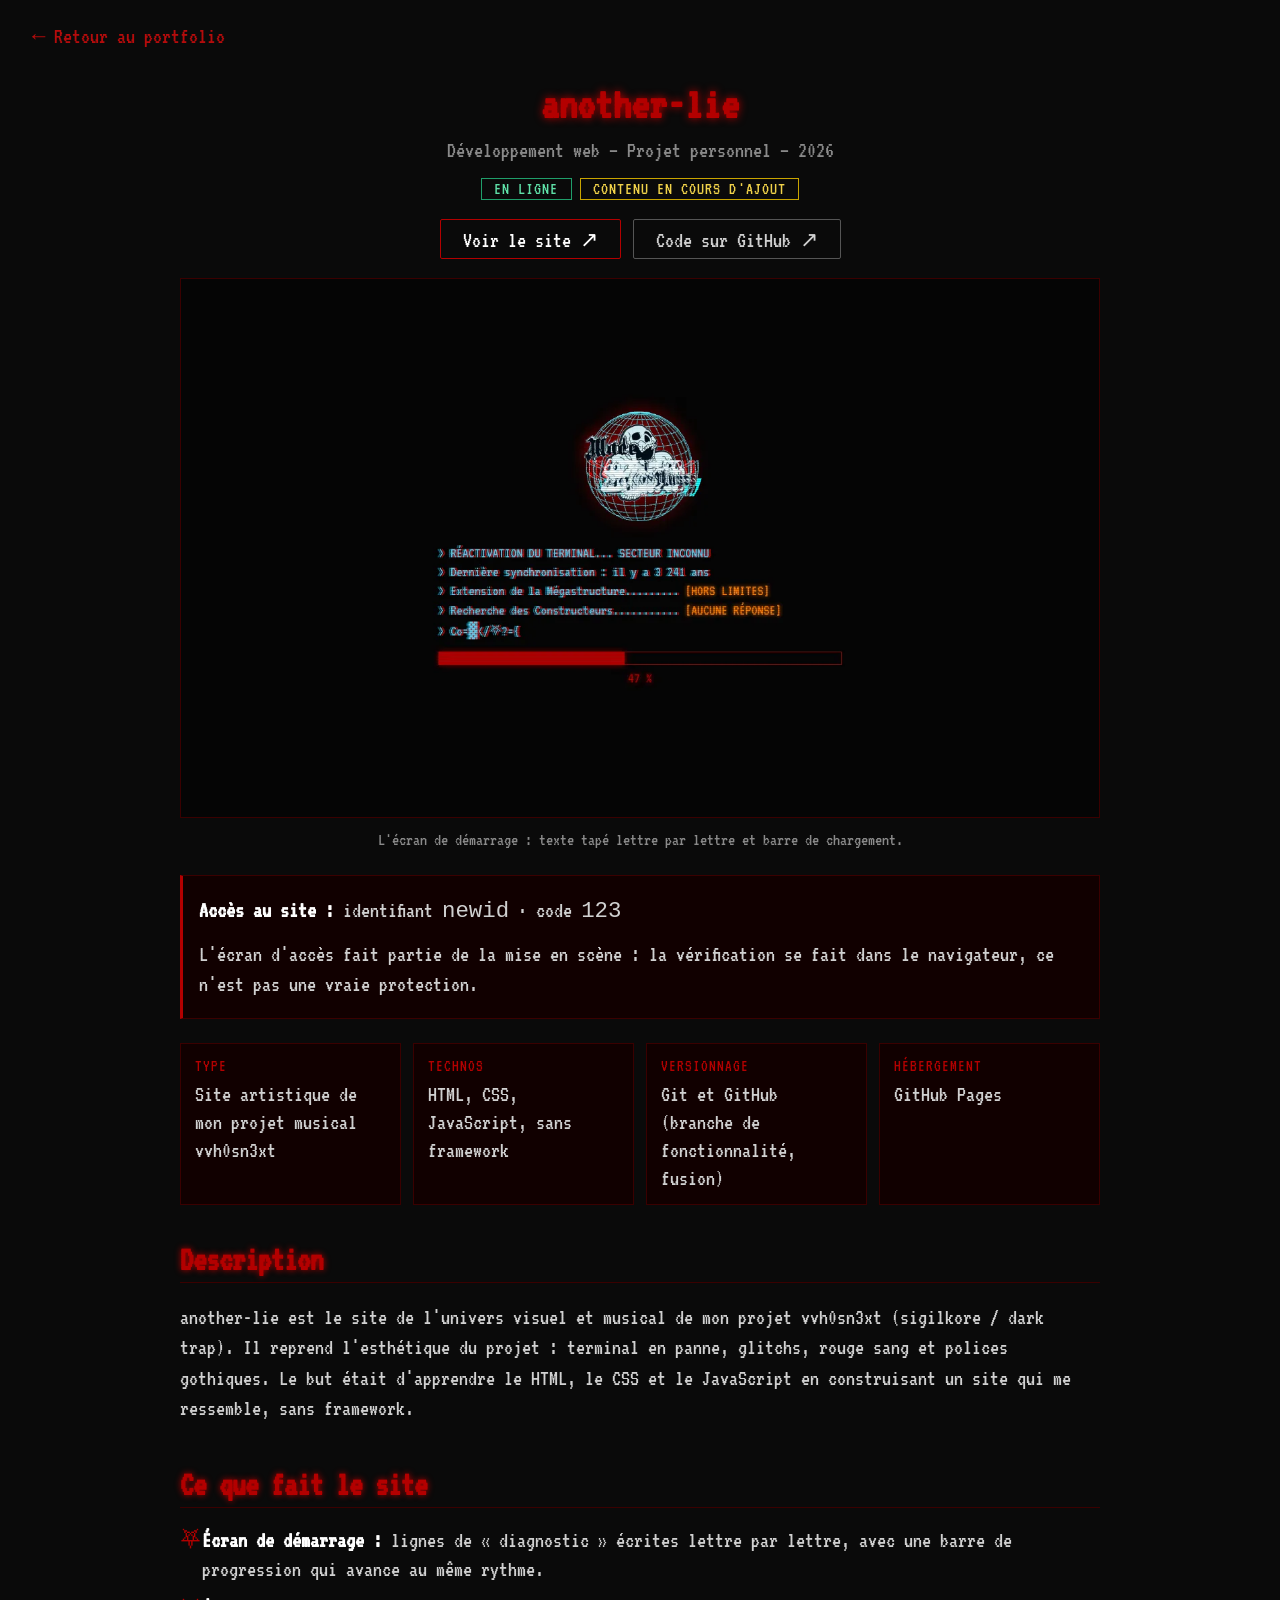
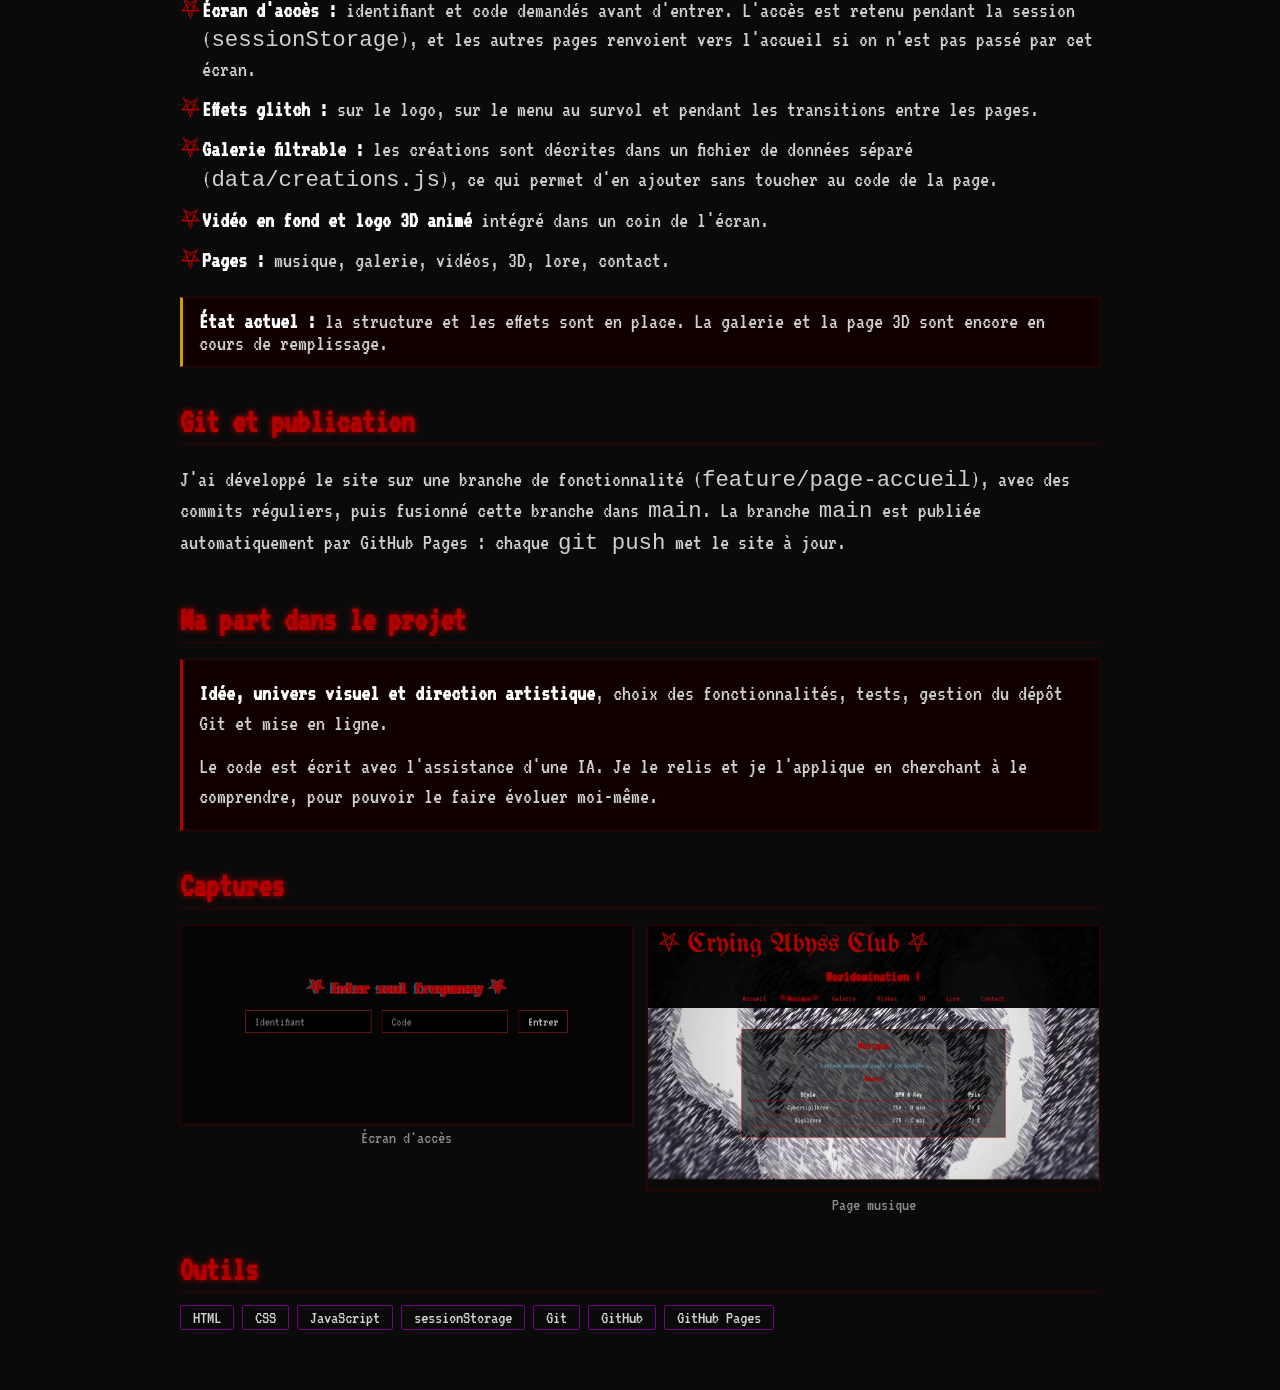
==== another-lie.html @ f3b0463a "Pages projets : STRATE-07, another-lie, MAUERSEGLER M-7, jeu Roblox" ====
<!DOCTYPE html>
<html lang="fr">
<head>
  <meta charset="UTF-8">
  <meta name="viewport" content="width=device-width, initial-scale=1.0">
  <title>another-lie — Site de l'univers vvh0sn3xt — Mel Nadaud</title>
  <meta name="description" content="another-lie : site artistique de l'univers vvh0sn3xt, en HTML, CSS et JavaScript, publié avec GitHub Pages.">
  <link rel="stylesheet" href="css/style.css">
  <link rel="stylesheet" href="css/projet.css">
</head>
<body>

  <a href="index.html#projets" class="back-link">← Retour au portfolio</a>

  <main class="project-detail">
    <h1>another-lie</h1>
    <p class="project-meta">Développement web — Projet personnel — 2026</p>
    <div class="badges"><span class="badge ligne">En ligne</span><span class="badge dev">Contenu en cours d'ajout</span></div>

    <div class="actions">
      <a class="btn" href="https://sp3tsn4zz.github.io/another-lie/" target="_blank" rel="noopener">Voir le site ↗</a>
      <a class="btn secondaire" href="https://github.com/Sp3tsn4zz/another-lie" target="_blank" rel="noopener">Code sur GitHub ↗</a>
    </div>

    <img src="img/anotherlie-demarrage.webp" alt="Écran de démarrage animé du site another-lie" class="hero-img" width="1366" height="800">
    <p class="caption">L'écran de démarrage : texte tapé lettre par lettre et barre de chargement.</p>

    <div class="encadre">
      <p><strong>Accès au site :</strong> identifiant <code>newid</code> · code <code>123</code></p>
      <p>L'écran d'accès fait partie de la mise en scène : la vérification se fait dans le navigateur, ce n'est pas une vraie protection.</p>
    </div>

    <div class="facts">
      <div><b>Type</b>Site artistique de mon projet musical vvh0sn3xt</div>
      <div><b>Technos</b>HTML, CSS, JavaScript, sans framework</div>
      <div><b>Versionnage</b>Git et GitHub (branche de fonctionnalité, fusion)</div>
      <div><b>Hébergement</b>GitHub Pages</div>
    </div>

    <h2>Description</h2>
    <p>another-lie est le site de l'univers visuel et musical de mon projet vvh0sn3xt (sigilkore / dark trap). Il reprend l'esthétique du projet : terminal en panne, glitchs, rouge sang et polices gothiques. Le but était d'apprendre le HTML, le CSS et le JavaScript en construisant un site qui me ressemble, sans framework.</p>

    <h2>Ce que fait le site</h2>
    <ul>
      <li><strong>Écran de démarrage :</strong> lignes de « diagnostic » écrites lettre par lettre, avec une barre de progression qui avance au même rythme.</li>
      <li><strong>Écran d'accès :</strong> identifiant et code demandés avant d'entrer. L'accès est retenu pendant la session (<code>sessionStorage</code>), et les autres pages renvoient vers l'accueil si on n'est pas passé par cet écran.</li>
      <li><strong>Effets glitch :</strong> sur le logo, sur le menu au survol et pendant les transitions entre les pages.</li>
      <li><strong>Galerie filtrable :</strong> les créations sont décrites dans un fichier de données séparé (<code>data/creations.js</code>), ce qui permet d'en ajouter sans toucher au code de la page.</li>
      <li><strong>Vidéo en fond et logo 3D animé</strong> intégré dans un coin de l'écran.</li>
      <li><strong>Pages :</strong> musique, galerie, vidéos, 3D, lore, contact.</li>
    </ul>

    <div class="encadre note">
      <strong>État actuel :</strong> la structure et les effets sont en place. La galerie et la page 3D sont encore en cours de remplissage.
    </div>

    <h2>Git et publication</h2>
    <p>J'ai développé le site sur une branche de fonctionnalité (<code>feature/page-accueil</code>), avec des commits réguliers, puis fusionné cette branche dans <code>main</code>. La branche <code>main</code> est publiée automatiquement par GitHub Pages : chaque <code>git push</code> met le site à jour.</p>

    <h2>Ma part dans le projet</h2>
    <div class="encadre">
      <p><strong>Idée, univers visuel et direction artistique</strong>, choix des fonctionnalités, tests, gestion du dépôt Git et mise en ligne.</p>
      <p>Le code est écrit avec l'assistance d'une IA. Je le relis et je l'applique en cherchant à le comprendre, pour pouvoir le faire évoluer moi-même.</p>
    </div>

    <h2>Captures</h2>
    <div class="galerie">
      <figure><a href="img/anotherlie-acces.webp" target="_blank"><img src="img/anotherlie-acces.webp" alt="Écran d'accès « Enter soul frequency »" loading="lazy"></a><figcaption>Écran d'accès</figcaption></figure>
      <figure><a href="img/anotherlie-musique.webp" target="_blank"><img src="img/anotherlie-musique.webp" alt="Page musique du site another-lie" loading="lazy"></a><figcaption>Page musique</figcaption></figure>
    </div>

    <h2>Outils</h2>
    <div class="tags">
      <span>HTML</span><span>CSS</span><span>JavaScript</span><span>sessionStorage</span><span>Git</span><span>GitHub</span><span>GitHub Pages</span>
    </div>
  </main>
</body>
</html>
---- css/style.css ----
@import url('https://fonts.googleapis.com/css2?family=VT323&display=swap');

/* EN-TÊTE : collé en haut, menu sur une ligne */
header {
  background-color: rgba(0, 0, 0, 0.95);
  padding: 1rem;
  text-align: center;
}

nav a {
  margin: 0 1rem;
  font-size: 1.6rem;
}

/* SECTIONS : centrées, espacées, fond sombre pour la lisibilité */
section {
  max-width: 800px;
  margin: 4rem auto;
  padding: 2rem;
  background-color: rgba(0, 0, 0, 0.6);
  border: 1px solid #b30000;
  text-align: center;
}

h2 {
  color: #b30000;
  margin-bottom: 1rem;
}

h3 {
  color: #b30000;
  margin-bottom: 1rem;
}

/* TABLEAU DES BEATS */
table {
  width: 100%;
  border-collapse: collapse;
}

th, td {
  padding: 0.5rem;
  border-bottom: 1px solid #b30000;
}

/* LIENS : un par ligne */
#liens a {
  display: block;
  margin: 0.5rem 0;
}

footer {
  text-align: center;
  padding: 2rem;
}

/* LIENS DU MENU */
nav a {
  position: relative;
  display: inline-block;
  margin: 0 2rem;
  font-size: 1.6rem;
}

/* Les deux pentacles, cachés par défaut */
nav a::before,
nav a::after {
  content: "⛧";
  position: absolute;
  top: 50%;
  transform: translateY(-50%);
  color: #b30000;
  opacity: 0;
  transition: opacity 0.2s;
}

nav a::before { left: -1.5rem; }
nav a::after  { right: -1.5rem; }

/* Au survol : glitch sur le texte */
nav a:hover {
  color: #b30000;
  animation: glitch 0.3s infinite;
}

/* Au survol : les pentacles apparaissent et tremblent */
nav a:hover::before,
nav a:hover::after {
  opacity: 1;
  animation: glitch-pentacle 0.4s infinite;
}

@keyframes glitch {
  0%   { text-shadow:  2px  0   #b30000, -2px  0   #000303; transform: translate(0, 0); }
  25%  { text-shadow: -2px -1px #b30000,  2px  1px #000000; transform: translate(-1px, 1px); }
  50%  { text-shadow:  1px  2px #b30000, -1px -2px #000505; transform: translate(1px, -1px); }
  75%  { text-shadow: -1px  0   #b30000,  1px  0   #000202; transform: translate(-1px, 0); }
  100% { text-shadow:  2px  0   #b30000, -2px  0   #000505; transform: translate(0, 0); }
}

@keyframes glitch-pentacle {
  0%, 100% { transform: translateY(-50%) rotate(0deg) scale(1); }
  33%      { transform: translateY(-50%) rotate(-10deg) scale(1.2); }
  66%      { transform: translateY(-50%) rotate(8deg) scale(0.9); }
}

* {
  margin: 0;
  padding: 0;
  box-sizing: border-box;
}

title {
  margin-top: 10rem;
  margin-left: 3rem;
}

body {
  background-color: #0a0a0a;
  color: #d0d0d0;
  font-family: 'VT323', monospace;
  font-size: 1.4rem;
}

h1 {
  color: #b30000;
  text-align: center;
  padding: 2rem 0;
  text-shadow: 0 0 8px #b30000;
}

a {
  color: #b40c0c;
  text-decoration: none;
}

a:hover {
  color: #b30000;
}

video {
position: fixed; 
top: 00;
left: 00;
width: 100vw;
z-index: -1;
}

p  {
  color: #000000;
  text-align: center;
  padding: 2rem 0;
  text-shadow: 0 0 8px #ad0101;
}

.glitch-link {
  position: relative;
  color: #fff;
  text-decoration: none;
  display: inline-block;
}

.glitch-link::before,
.glitch-link::after {
  content: attr(data-text);
  position: absolute;
  top: 0;
  left: 0;
  width: 100%;
  height: 100%;
  opacity: 0;
}

.glitch-link:hover::before,
.glitch-link:hover::after {
  opacity: 1;
}

.glitch-link:hover::before {
  color: #c20202;
  animation: glitch-top 0.4s infinite linear alternate-reverse;
  clip-path: polygon(0 0, 100% 0, 100% 45%, 0 45%);
}

.glitch-link:hover::after {
  color: #000000;
  animation: glitch-bottom 0.15s infinite linear alternate-reverse;
  clip-path: polygon(0 55%, 100% 55%, 100% 100%, 0 100%);
}

@keyframes glitch-top {
  0%   { transform: translate(0, 0); }
  20%  { transform: translate(-6px, -3px); }
  40%  { transform: translate(2px, 1px); }
  60%  { transform: translate(-3px, 4px); }
  80%  { transform: translate(1px, -1px); }
  100% { transform: translate(0, 0); }
}

@keyframes glitch-bottom {
  0%   { transform: translate(0, 0); }
  20%  { transform: translate(2px, 1px); }
  40%  { transform: translate(-6px, -3px); }
  60%  { transform: translate(1px, -1px); }
  80%  { transform: translate(-7px, 5px); }
  100% { transform: translate(0, 0); }
}

.portfolio-grid {
  display: grid;
  grid-template-columns: repeat(auto-fit, minmax(280px, 1fr));
  gap: 24px;
  padding: 40px 20px;
}

.portfolio-item {
  position: relative;
  display: block;
  overflow: hidden;
  border-radius: 4px;
  text-decoration: none;
}

.portfolio-item img {
  width: 100%;
  height: 100%;
  object-fit: cover;
  display: block;
  transition: transform 0.4s ease;
}

.portfolio-item:hover img {
  transform: scale(1.08);
}

.portfolio-overlay {
  position: absolute;
  bottom: 0;
  left: 0;
  width: 100%;
  padding: 16px;
  background: linear-gradient(to top, rgba(0,0,0,0.85), transparent);
  color: #fff;
  opacity: 0;
  transition: opacity 0.3s ease;
}

.portfolio-item:hover .portfolio-overlay {
  opacity: 1;
}

.portfolio-overlay h3 {
  margin: 0;
  font-size: 1.1rem;
}

.portfolio-overlay p {
  margin: 4px 0 0;
  font-size: 0.85rem;
  opacity: 0.8;
}

/* ÉCRAN D'ACCÈS : couvre tout le site */
#porte {
  position: fixed;
  inset: 0;
  z-index: 100;
  background-color: #050505;
  display: flex;
  flex-direction: column;
  justify-content: center;
  align-items: center;
  gap: 1rem;
}

#porte input,
#porte button {
  font-family: inherit;
  font-size: 1.4rem;
  padding: 0.5rem 1rem;
  margin: 0.3rem;
  background-color: #000;
  color: #d0d0d0;
  border: 1px solid #b30000;
}

#porte button:hover {
  background-color: #b30000;
  color: #000;
  cursor: pointer;
}

#erreur {
  color: #b30000;
}

/* Classe générique pour cacher un élément */
.cache {
  display: none !important;
}

/* Lignes de balayage façon vieil écran */
#porte::after {
  content: "";
  position: absolute;
  inset: 0;
  pointer-events: none;
  background: repeating-linear-gradient(
    to bottom,
    rgba(0, 0, 0, 0) 0px,
    rgba(0, 0, 0, 0) 2px,
    rgba(0, 0, 0, 0.35) 3px
  );
}

#boot,
#login {
  width: 90%;
  max-width: 600px;
  text-align: center;
}

/* Lignes de litanie */
#boot-texte p {
  color: #5dccee;
  text-align: left;
  padding: 0.2rem 0;
  text-shadow: inherit;
}

/* Barre de chargement */
.barre {
  width: 100%;
  height: 1.2rem;
  margin-top: 1rem;
  border: 1px solid #b30000;
}

#barre-remplie {
  width: 0%;
  height: 100%;
  background-color: #b30000;
  box-shadow: 0 0 10px #b30000;
  transition: width 0.1s linear;
}

#boot-pourcent,
#erreur {
  color: #b30000;
  padding: 0.5rem 0;
}

/* COULEURS DES STATUTS */
.rouge  { color: #ff1a1a; text-shadow: 0 0 6px #ff1a1a; }
.jaune  { color: #ffd000; text-shadow: 0 0 6px #ffd000; }
.orange { color: #ff7b00; text-shadow: 0 0 6px #ff7b00; }

#boot-texte p.alerte {
  color: #ff1a1a;
  animation: clignote 0.5s steps(2) infinite;
}

@keyframes clignote {
  50% { opacity: 0; }
}

/* Gros glitch avant le formulaire */
#porte.glitch-fort {
  animation: glitch-fort 0.4s steps(4);
}

@keyframes glitch-fort {
  0%   { transform: none; }
  25%  { transform: translate(-12px, 3px) skewX(12deg); filter: hue-rotate(90deg); }
  50%  { transform: translate(10px, -3px); filter: invert(1); }
  75%  { transform: translate(-5px, 0) skewX(-6deg); filter: none; }
  100% { transform: none; }
}
/* ===== LOGO ANIMÉ AVEC GLITCH ===== */
.logo-glitch {
  position: relative;
  width: 180px;
  height: 180px;
  margin: 0 auto 1.5rem;
}

.logo-calque {
  position: absolute;
  inset: 0;
  width: 100%;
  height: 100%;
  object-fit: contain;
}

.logo-calque:first-child {
  filter: drop-shadow(0 0 12px #b30000);
}

.logo-rouge {
  filter: drop-shadow(-6px 0 #ff0000);
  mix-blend-mode: screen;
  animation: tranche-1 1.2s steps(1) infinite;
}

.logo-cyan {
  filter: drop-shadow(6px 0 #00ffff);
  mix-blend-mode: screen;
  animation: tranche-2 0.9s steps(1) infinite;
}

@keyframes tranche-1 {
  0%   { clip-path: inset(10% 0 80% 0); transform: translateX(-12px); }
  20%  { clip-path: inset(45% 0 40% 0); transform: translateX(10px); }
  40%  { clip-path: inset(70% 0 15% 0); transform: translateX(-6px); }
  60%  { clip-path: inset(0 0 100% 0);  transform: none; }
  80%  { clip-path: inset(30% 0 55% 0); transform: translateX(14px); }
  100% { clip-path: inset(85% 0 5% 0);  transform: translateX(-4px); }
}

@keyframes tranche-2 {
  0%   { clip-path: inset(60% 0 25% 0); transform: translateX(10px); }
  25%  { clip-path: inset(5% 0 85% 0);  transform: translateX(-14px); }
  50%  { clip-path: inset(0 0 100% 0);  transform: none; }
  75%  { clip-path: inset(35% 0 45% 0); transform: translateX(8px); }
  100% { clip-path: inset(75% 0 10% 0); transform: translateX(-10px); }
}

/* ===== GLITCH DE L'ÉCRAN ===== */
#boot,
#login {
  text-shadow: 3px 0 rgba(255, 0, 0, 0.8), -3px 0 rgba(16, 177, 218, 0.6);
}

#boot.saut,
#login.saut {
  animation: saut 0.2s steps(4);
}

@keyframes saut {
  0%   { transform: translate(-15px, 3px) skewX(-15deg); clip-path: inset(0 0 60% 0); filter: hue-rotate(90deg); }
  25%  { transform: translate(12px, -2px); clip-path: inset(40% 0 20% 0); filter: invert(1); }
  50%  { transform: translate(-8px, 0) skewX(10deg); clip-path: inset(70% 0 0 0); filter: none; }
  75%  { transform: translate(5px, 2px); clip-path: inset(20% 0 50% 0); }
  100% { transform: none; clip-path: none; }
}

.bloc-glitch {
  position: absolute;
  pointer-events: none;
  mix-blend-mode: difference;
}
---- css/projet.css ----
/* =========================================================
   Styles communs aux pages projet du portfolio
   (style.css met les <p> en noir et centrés : on corrige ici)
   ========================================================= */

.back-link { display: inline-block; margin: 1.5rem 0 0 2rem; }

.project-detail { max-width: 960px; margin: 0 auto; padding: 0 20px 60px; }
.project-detail h1 { padding-bottom: .5rem; }
.project-detail h2 { color: #b30000; margin: 2.4rem 0 .8rem; text-shadow: 0 0 6px #b30000; border-bottom: 1px solid #3a0000; padding-bottom: .3rem; }
.project-detail h3 { color: #fff; font-weight: normal; font-size: 1.5rem; margin: 1.4rem 0 .4rem; }
.project-detail p { color: #d0d0d0; text-align: left; padding: .4rem 0; text-shadow: none; line-height: 1.35; }
.project-detail strong { color: #fff; }
.project-meta { text-align: center !important; color: #8a8a8a !important; padding-top: 0 !important; }

.project-detail ul { list-style: none; padding: 0; }
.project-detail li { padding: .35rem 0 .35rem 1.4rem; position: relative; line-height: 1.3; }
.project-detail li::before { content: "⛧"; color: #b30000; position: absolute; left: 0; }

/* Badge de statut */
.badges { display: flex; flex-wrap: wrap; gap: 8px; justify-content: center; margin: .4rem 0 1rem; }
.badge { border: 1px solid #b30000; color: #fff; padding: 1px 12px; font-size: 1.1rem; letter-spacing: .06em; text-transform: uppercase; }
.badge.dev { border-color: #c8a400; color: #f0d24a; }
.badge.ligne { border-color: #1f9e6a; color: #5fe0a8; }

/* Boutons d'action */
.actions { display: flex; flex-wrap: wrap; gap: 12px; justify-content: center; margin: 1.2rem 0; }
.btn { display: inline-block; border: 1px solid #b30000; color: #fff; padding: 6px 22px; border-radius: 2px; }
.btn:hover { background: #b30000; color: #fff; }
.btn.secondaire { border-color: #555; color: #d0d0d0; }

/* Cases d'informations rapides */
.facts { display: grid; grid-template-columns: repeat(auto-fit, minmax(200px, 1fr)); gap: 12px; margin: 1.5rem 0; }
.facts div { border: 1px solid #3a0000; padding: 12px 14px; background: #110000; line-height: 1.25; }
.facts b { display: block; color: #b30000; font-weight: normal; font-size: 1.05rem; letter-spacing: .06em; text-transform: uppercase; margin-bottom: .2rem; }

/* Étiquettes d'outils */
.tags { display: flex; flex-wrap: wrap; gap: 8px; margin-top: .6rem; }
.tags span { border: 1px solid #720081; color: #d0d0d0; padding: 2px 12px; border-radius: 2px; font-size: 1.15rem; }

/* Encadré (ma part, note, accès…) */
.encadre { border: 1px solid #3a0000; border-left: 3px solid #b30000; background: #110000; padding: 12px 16px; margin: 1rem 0; }
.encadre.note { border-left-color: #c8a400; }

/* Images */
.hero-img { width: 100%; height: auto; display: block; border: 1px solid #3a0000; margin: 1.2rem 0 .3rem; }
.caption { text-align: center !important; font-size: 1.1rem; color: #8a8a8a !important; }
.galerie { display: grid; grid-template-columns: repeat(auto-fit, minmax(280px, 1fr)); gap: 14px; margin: 1rem 0; }
.galerie figure { margin: 0; }
.galerie img { width: 100%; height: auto; display: block; border: 1px solid #3a0000; }
.galerie a:hover img { border-color: #b30000; }
.galerie figcaption { color: #8a8a8a; font-size: 1.1rem; text-align: center; padding-top: .3rem; }

/* Deux colonnes : fonctionnel / prévu */
.colonnes { display: grid; grid-template-columns: repeat(auto-fit, minmax(300px, 1fr)); gap: 16px; }
.colonnes > div { border: 1px solid #3a0000; background: #110000; padding: 12px 16px; }
.colonnes h3 { margin-top: 0 !important; }

/* Visionneuse 3D */
model-viewer { width: 100%; height: 480px; background: radial-gradient(circle at 50% 40%, #1d1d1d, #0a0a0a 70%); border: 1px solid #3a0000; --poster-color: transparent; }
.aide-3d { text-align: center !important; color: #8a8a8a !important; font-size: 1.1rem; }

@media (max-width: 600px) {
  .back-link { margin-left: 1rem; }
  model-viewer { height: 340px; }
}
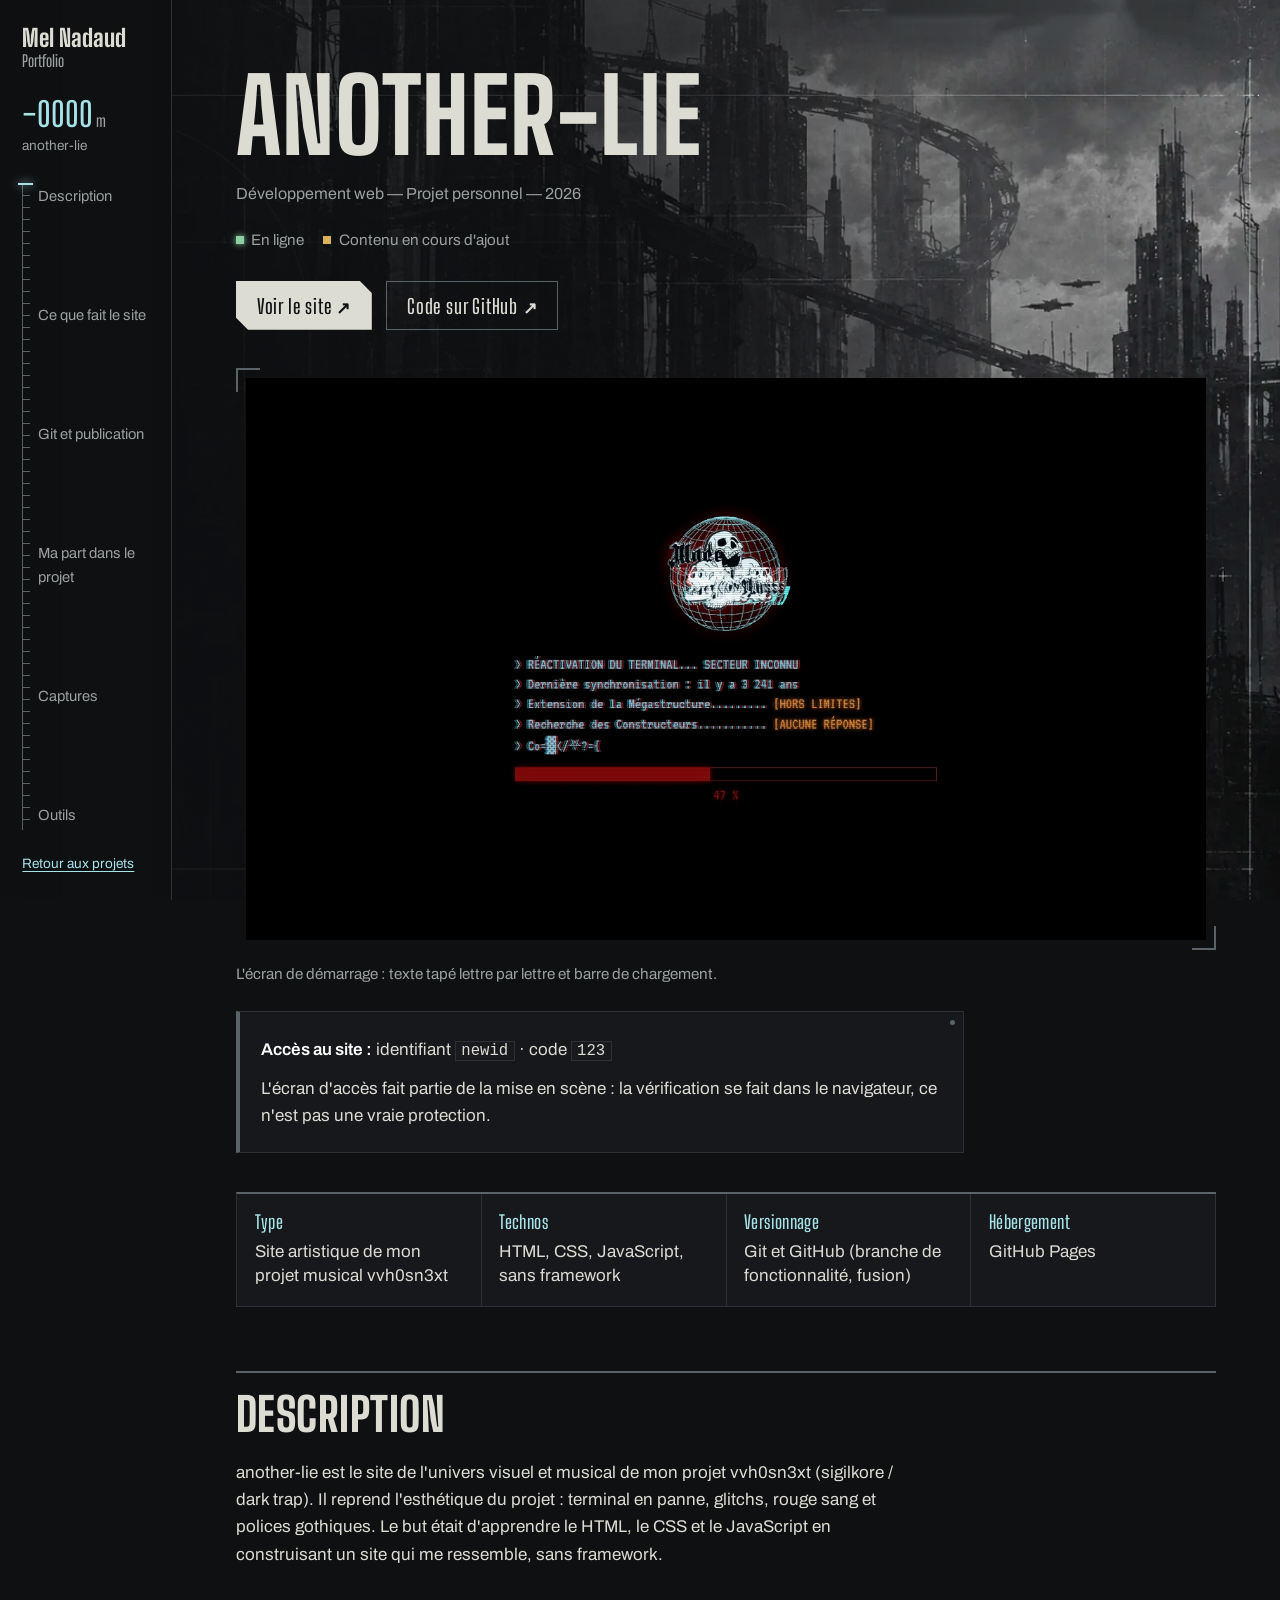
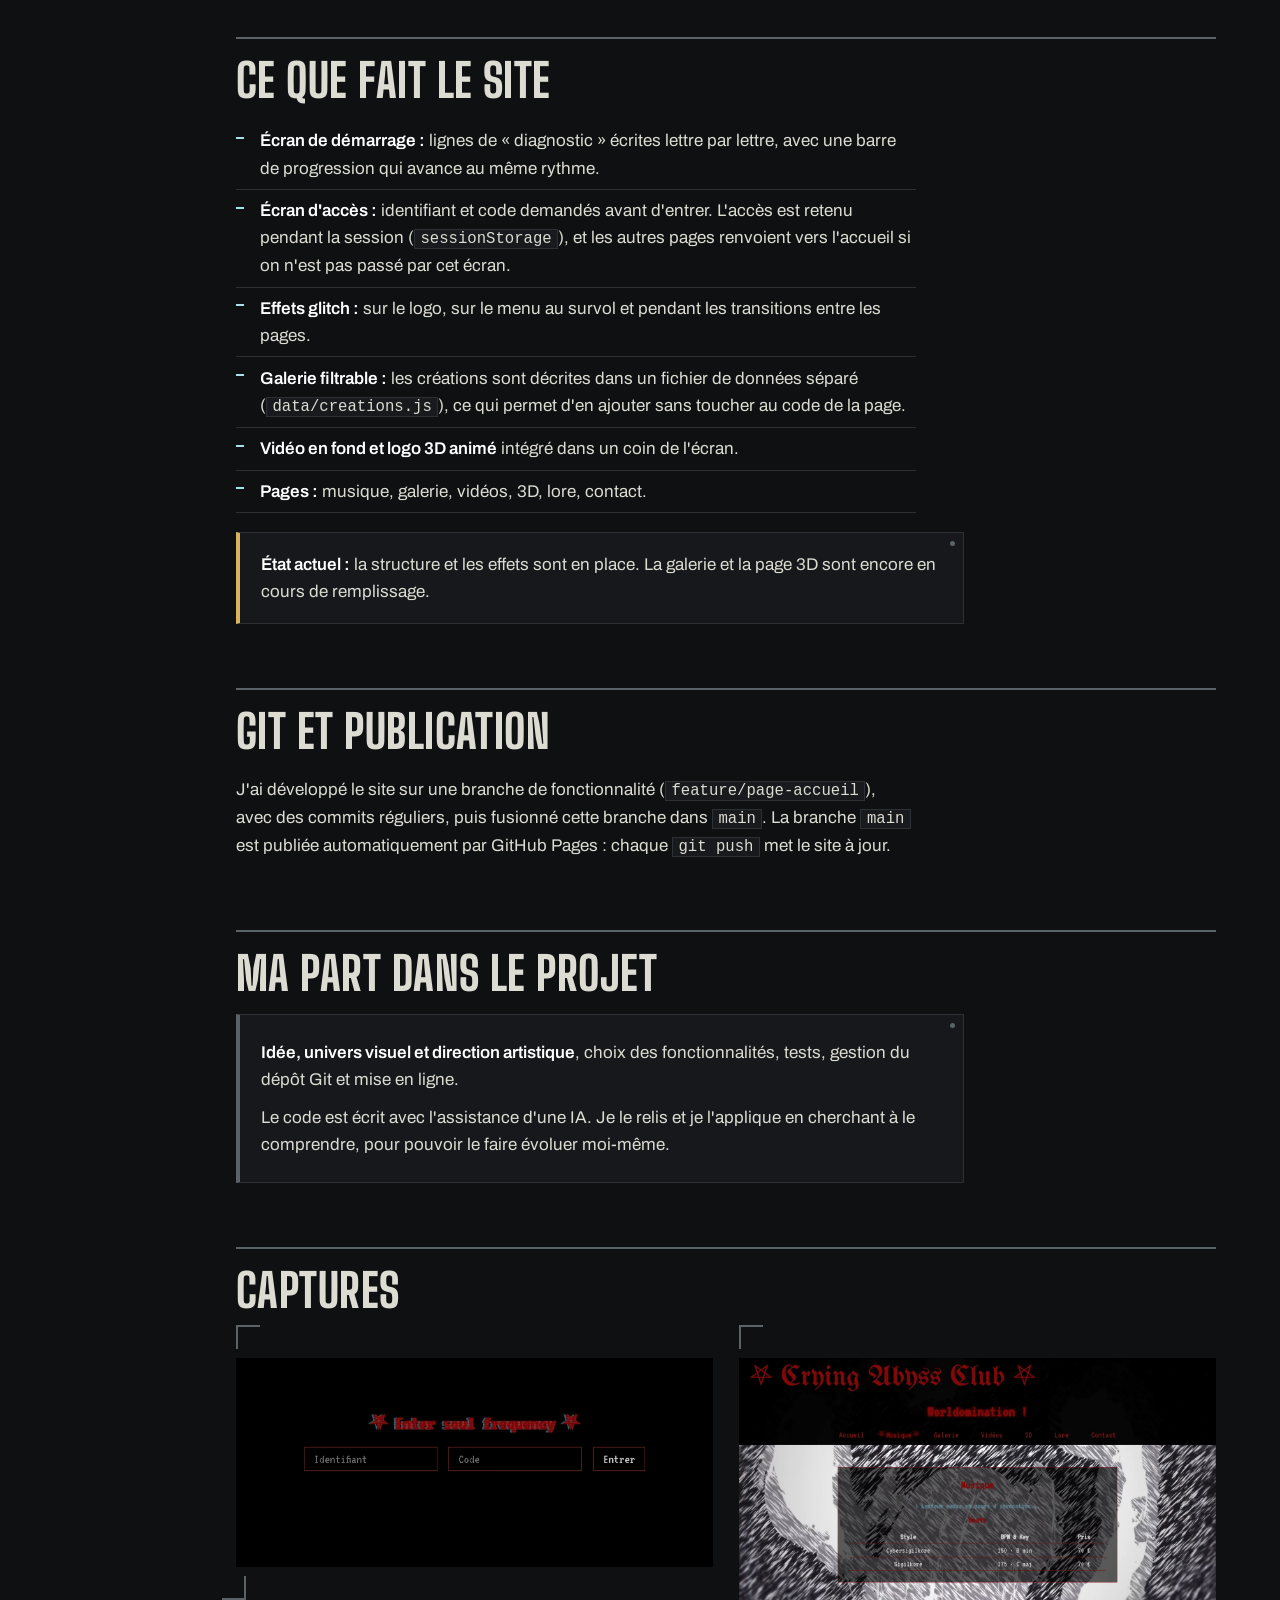
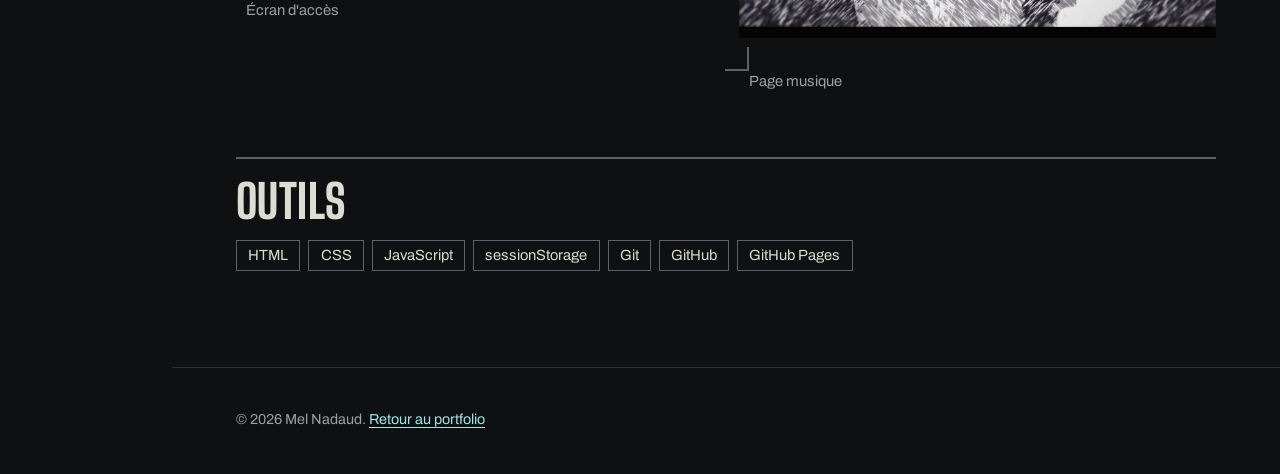
==== commit 1efc0ce6: "Nouvelle direction artistique : fond pleine paage" ====
--- a/another-lie.html
+++ b/another-lie.html
@@ -5,24 +5,40 @@
   <meta name="viewport" content="width=device-width, initial-scale=1.0">
   <title>another-lie — Site de l'univers vvh0sn3xt — Mel Nadaud</title>
   <meta name="description" content="another-lie : site artistique de l'univers vvh0sn3xt, en HTML, CSS et JavaScript, publié avec GitHub Pages.">
+  <meta name="theme-color" content="#0f1012">
+  <link rel="preload" href="fonts/big-shoulders-display-800.woff2" as="font" type="font/woff2" crossorigin>
   <link rel="stylesheet" href="css/style.css">
   <link rel="stylesheet" href="css/projet.css">
 </head>
-<body>
+<body class="p-anotherlie">
 
-  <a href="index.html#projets" class="back-link">← Retour au portfolio</a>
+  <aside class="jauge" data-profondeur="400" aria-label="Navigation">
+    <a class="nom" href="index.html">Mel Nadaud<span>Portfolio</span></a>
+    <p class="compteur" aria-hidden="true"><span>−0000</span><small>m</small></p>
+    <p class="lieu" data-surface="another-lie" aria-hidden="true">another-lie</p>
+    <nav>
+      <span class="curseur" aria-hidden="true"></span>
+      <a href="#description">Description</a>
+      <a href="#ce-que-fait-le-site">Ce que fait le site</a>
+      <a href="#git-et-publication">Git et publication</a>
+      <a href="#ma-part-dans-le-projet">Ma part dans le projet</a>
+      <a href="#captures">Captures</a>
+      <a href="#outils">Outils</a>
+    </nav>
+    <a class="externe" href="index.html#projets">Retour aux projets</a>
+  </aside>
 
-  <main class="project-detail">
+  <main class="project-detail contenu">
     <h1>another-lie</h1>
     <p class="project-meta">Développement web — Projet personnel — 2026</p>
     <div class="badges"><span class="badge ligne">En ligne</span><span class="badge dev">Contenu en cours d'ajout</span></div>
 
     <div class="actions">
-      <a class="btn" href="https://sp3tsn4zz.github.io/another-lie/" target="_blank" rel="noopener">Voir le site ↗</a>
-      <a class="btn secondaire" href="https://github.com/Sp3tsn4zz/another-lie" target="_blank" rel="noopener">Code sur GitHub ↗</a>
+      <a class="btn" href="https://sp3tsn4zz.github.io/another-lie/" target="_blank" rel="noopener">Voir le site</a>
+      <a class="btn secondaire" href="https://github.com/Sp3tsn4zz/another-lie" target="_blank" rel="noopener">Code sur GitHub</a>
     </div>
 
-    <img src="img/anotherlie-demarrage.webp" alt="Écran de démarrage animé du site another-lie" class="hero-img" width="1366" height="800">
+    <div class="cadre hero"><img src="img/anotherlie-demarrage.webp" alt="Écran de démarrage animé du site another-lie"  width="1366" height="800"></div>
     <p class="caption">L'écran de démarrage : texte tapé lettre par lettre et barre de chargement.</p>
 
     <div class="encadre">
@@ -37,10 +53,10 @@
       <div><b>Hébergement</b>GitHub Pages</div>
     </div>
 
-    <h2>Description</h2>
+    <h2 id="description">Description</h2>
     <p>another-lie est le site de l'univers visuel et musical de mon projet vvh0sn3xt (sigilkore / dark trap). Il reprend l'esthétique du projet : terminal en panne, glitchs, rouge sang et polices gothiques. Le but était d'apprendre le HTML, le CSS et le JavaScript en construisant un site qui me ressemble, sans framework.</p>
 
-    <h2>Ce que fait le site</h2>
+    <h2 id="ce-que-fait-le-site">Ce que fait le site</h2>
     <ul>
       <li><strong>Écran de démarrage :</strong> lignes de « diagnostic » écrites lettre par lettre, avec une barre de progression qui avance au même rythme.</li>
       <li><strong>Écran d'accès :</strong> identifiant et code demandés avant d'entrer. L'accès est retenu pendant la session (<code>sessionStorage</code>), et les autres pages renvoient vers l'accueil si on n'est pas passé par cet écran.</li>
@@ -54,25 +70,29 @@
       <strong>État actuel :</strong> la structure et les effets sont en place. La galerie et la page 3D sont encore en cours de remplissage.
     </div>
 
-    <h2>Git et publication</h2>
+    <h2 id="git-et-publication">Git et publication</h2>
     <p>J'ai développé le site sur une branche de fonctionnalité (<code>feature/page-accueil</code>), avec des commits réguliers, puis fusionné cette branche dans <code>main</code>. La branche <code>main</code> est publiée automatiquement par GitHub Pages : chaque <code>git push</code> met le site à jour.</p>
 
-    <h2>Ma part dans le projet</h2>
+    <h2 id="ma-part-dans-le-projet">Ma part dans le projet</h2>
     <div class="encadre">
       <p><strong>Idée, univers visuel et direction artistique</strong>, choix des fonctionnalités, tests, gestion du dépôt Git et mise en ligne.</p>
       <p>Le code est écrit avec l'assistance d'une IA. Je le relis et je l'applique en cherchant à le comprendre, pour pouvoir le faire évoluer moi-même.</p>
     </div>
 
-    <h2>Captures</h2>
+    <h2 id="captures">Captures</h2>
     <div class="galerie">
-      <figure><a href="img/anotherlie-acces.webp" target="_blank"><img src="img/anotherlie-acces.webp" alt="Écran d'accès « Enter soul frequency »" loading="lazy"></a><figcaption>Écran d'accès</figcaption></figure>
-      <figure><a href="img/anotherlie-musique.webp" target="_blank"><img src="img/anotherlie-musique.webp" alt="Page musique du site another-lie" loading="lazy"></a><figcaption>Page musique</figcaption></figure>
+      <figure><a class="cadre" href="img/anotherlie-acces.webp" target="_blank" rel="noopener"><img src="img/anotherlie-acces.webp" alt="Écran d'accès « Enter soul frequency »" loading="lazy"></a><figcaption>Écran d'accès</figcaption></figure>
+      <figure><a class="cadre" href="img/anotherlie-musique.webp" target="_blank" rel="noopener"><img src="img/anotherlie-musique.webp" alt="Page musique du site another-lie" loading="lazy"></a><figcaption>Page musique</figcaption></figure>
     </div>
 
-    <h2>Outils</h2>
+    <h2 id="outils">Outils</h2>
     <div class="tags">
       <span>HTML</span><span>CSS</span><span>JavaScript</span><span>sessionStorage</span><span>Git</span><span>GitHub</span><span>GitHub Pages</span>
     </div>
   </main>
+
+  <footer class="pied">© 2026 Mel Nadaud. <a href="index.html">Retour au portfolio</a></footer>
+
+  <script src="js/profondeur.js" defer></script>
 </body>
 </html>
--- a/css/style.css
+++ b/css/style.css
@@ -1,451 +1,223 @@
-@import url('https://fonts.googleapis.com/css2?family=VT323&display=swap');
-
-/* EN-TÊTE : collé en haut, menu sur une ligne */
-header {
-  background-color: rgba(0, 0, 0, 0.95);
-  padding: 1rem;
-  text-align: center;
-}
-
-nav a {
-  margin: 0 1rem;
-  font-size: 1.6rem;
-}
-
-/* SECTIONS : centrées, espacées, fond sombre pour la lisibilité */
-section {
-  max-width: 800px;
-  margin: 4rem auto;
-  padding: 2rem;
-  background-color: rgba(0, 0, 0, 0.6);
-  border: 1px solid #b30000;
-  text-align: center;
-}
-
-h2 {
-  color: #b30000;
-  margin-bottom: 1rem;
-}
-
-h3 {
-  color: #b30000;
-  margin-bottom: 1rem;
-}
-
-/* TABLEAU DES BEATS */
-table {
-  width: 100%;
-  border-collapse: collapse;
-}
-
-th, td {
-  padding: 0.5rem;
-  border-bottom: 1px solid #b30000;
-}
-
-/* LIENS : un par ligne */
-#liens a {
-  display: block;
-  margin: 0.5rem 0;
-}
-
-footer {
-  text-align: center;
-  padding: 2rem;
-}
-
-/* LIENS DU MENU */
-nav a {
-  position: relative;
-  display: inline-block;
-  margin: 0 2rem;
-  font-size: 1.6rem;
-}
-
-/* Les deux pentacles, cachés par défaut */
-nav a::before,
-nav a::after {
-  content: "⛧";
-  position: absolute;
-  top: 50%;
-  transform: translateY(-50%);
-  color: #b30000;
-  opacity: 0;
-  transition: opacity 0.2s;
-}
-
-nav a::before { left: -1.5rem; }
-nav a::after  { right: -1.5rem; }
-
-/* Au survol : glitch sur le texte */
-nav a:hover {
-  color: #b30000;
-  animation: glitch 0.3s infinite;
-}
-
-/* Au survol : les pentacles apparaissent et tremblent */
-nav a:hover::before,
-nav a:hover::after {
-  opacity: 1;
-  animation: glitch-pentacle 0.4s infinite;
-}
-
-@keyframes glitch {
-  0%   { text-shadow:  2px  0   #b30000, -2px  0   #000303; transform: translate(0, 0); }
-  25%  { text-shadow: -2px -1px #b30000,  2px  1px #000000; transform: translate(-1px, 1px); }
-  50%  { text-shadow:  1px  2px #b30000, -1px -2px #000505; transform: translate(1px, -1px); }
-  75%  { text-shadow: -1px  0   #b30000,  1px  0   #000202; transform: translate(-1px, 0); }
-  100% { text-shadow:  2px  0   #b30000, -2px  0   #000505; transform: translate(0, 0); }
-}
-
-@keyframes glitch-pentacle {
-  0%, 100% { transform: translateY(-50%) rotate(0deg) scale(1); }
-  33%      { transform: translateY(-50%) rotate(-10deg) scale(1.2); }
-  66%      { transform: translateY(-50%) rotate(8deg) scale(0.9); }
-}
-
-* {
-  margin: 0;
-  padding: 0;
-  box-sizing: border-box;
-}
-
-title {
-  margin-top: 10rem;
-  margin-left: 3rem;
-}
-
+/* =========================================================
+   Portfolio Mel Nadaud — DA « descente dans la mégastructure »
+   Styles communs à toutes les pages
+   ========================================================= */
+
+@font-face { font-family: "Big Shoulders"; src: url("../fonts/big-shoulders-display-600.woff2") format("woff2"); font-weight: 600; font-display: swap; }
+@font-face { font-family: "Big Shoulders"; src: url("../fonts/big-shoulders-display-800.woff2") format("woff2"); font-weight: 800; font-display: swap; }
+@font-face { font-family: "Archivo"; src: url("../fonts/archivo-400.woff2") format("woff2"); font-weight: 400; font-display: swap; }
+@font-face { font-family: "Archivo"; src: url("../fonts/archivo-400-italic.woff2") format("woff2"); font-weight: 400; font-style: italic; font-display: swap; }
+@font-face { font-family: "Archivo"; src: url("../fonts/archivo-600.woff2") format("woff2"); font-weight: 600; font-display: swap; }
+
+:root {
+  /* Palette : béton, acier, brume, et un seul voyant cyan */
+  --beton: #0f1012;        /* fond : le noir du puits */
+  --beton-clair: #181a1d;  /* panneaux */
+  --acier: #2c3135;        /* lignes, structure */
+  --acier-clair: #5a6368;
+  --brume: #dcdcd3;        /* texte principal */
+  --cendre: #9aa19f;       /* texte secondaire */
+  --voyant: #a6e3e8;       /* accent unique : liens, jauge, focus */
+  --ambre: #d8b25c;        /* statut « en cours / à venir » */
+  --vert: #8fd0a0;         /* statut « en ligne » */
+
+  --titre: "Big Shoulders", "Arial Narrow", sans-serif;
+  --texte: "Archivo", "Segoe UI", sans-serif;
+
+  --rail: 172px;           /* largeur de la jauge de profondeur */
+  --mesure: 68ch;          /* longueur de ligne max du texte */
+}
+
+* { box-sizing: border-box; margin: 0; padding: 0; }
+html { scroll-behavior: smooth; scroll-padding-top: 1.5rem; }
 body {
-  background-color: #0a0a0a;
-  color: #d0d0d0;
-  font-family: 'VT323', monospace;
-  font-size: 1.4rem;
-}
-
-h1 {
-  color: #b30000;
-  text-align: center;
-  padding: 2rem 0;
-  text-shadow: 0 0 8px #b30000;
-}
-
-a {
-  color: #b40c0c;
-  text-decoration: none;
-}
-
-a:hover {
-  color: #b30000;
-}
-
-video {
-position: fixed; 
-top: 00;
-left: 00;
-width: 100vw;
-z-index: -1;
-}
-
-p  {
-  color: #000000;
-  text-align: center;
-  padding: 2rem 0;
-  text-shadow: 0 0 8px #ad0101;
-}
-
-.glitch-link {
-  position: relative;
-  color: #fff;
-  text-decoration: none;
-  display: inline-block;
-}
-
-.glitch-link::before,
-.glitch-link::after {
-  content: attr(data-text);
-  position: absolute;
-  top: 0;
-  left: 0;
-  width: 100%;
-  height: 100%;
-  opacity: 0;
-}
-
-.glitch-link:hover::before,
-.glitch-link:hover::after {
-  opacity: 1;
-}
-
-.glitch-link:hover::before {
-  color: #c20202;
-  animation: glitch-top 0.4s infinite linear alternate-reverse;
-  clip-path: polygon(0 0, 100% 0, 100% 45%, 0 45%);
-}
-
-.glitch-link:hover::after {
-  color: #000000;
-  animation: glitch-bottom 0.15s infinite linear alternate-reverse;
-  clip-path: polygon(0 55%, 100% 55%, 100% 100%, 0 100%);
-}
-
-@keyframes glitch-top {
-  0%   { transform: translate(0, 0); }
-  20%  { transform: translate(-6px, -3px); }
-  40%  { transform: translate(2px, 1px); }
-  60%  { transform: translate(-3px, 4px); }
-  80%  { transform: translate(1px, -1px); }
-  100% { transform: translate(0, 0); }
-}
-
-@keyframes glitch-bottom {
-  0%   { transform: translate(0, 0); }
-  20%  { transform: translate(2px, 1px); }
-  40%  { transform: translate(-6px, -3px); }
-  60%  { transform: translate(1px, -1px); }
-  80%  { transform: translate(-7px, 5px); }
-  100% { transform: translate(0, 0); }
-}
-
-.portfolio-grid {
-  display: grid;
-  grid-template-columns: repeat(auto-fit, minmax(280px, 1fr));
-  gap: 24px;
-  padding: 40px 20px;
-}
-
-.portfolio-item {
-  position: relative;
-  display: block;
-  overflow: hidden;
-  border-radius: 4px;
-  text-decoration: none;
-}
-
-.portfolio-item img {
-  width: 100%;
-  height: 100%;
-  object-fit: cover;
-  display: block;
-  transition: transform 0.4s ease;
-}
-
-.portfolio-item:hover img {
-  transform: scale(1.08);
-}
-
-.portfolio-overlay {
-  position: absolute;
-  bottom: 0;
-  left: 0;
-  width: 100%;
-  padding: 16px;
-  background: linear-gradient(to top, rgba(0,0,0,0.85), transparent);
-  color: #fff;
-  opacity: 0;
-  transition: opacity 0.3s ease;
-}
-
-.portfolio-item:hover .portfolio-overlay {
-  opacity: 1;
-}
-
-.portfolio-overlay h3 {
-  margin: 0;
-  font-size: 1.1rem;
-}
-
-.portfolio-overlay p {
-  margin: 4px 0 0;
-  font-size: 0.85rem;
-  opacity: 0.8;
-}
-
-/* ÉCRAN D'ACCÈS : couvre tout le site */
-#porte {
-  position: fixed;
-  inset: 0;
-  z-index: 100;
-  background-color: #050505;
-  display: flex;
-  flex-direction: column;
-  justify-content: center;
-  align-items: center;
-  gap: 1rem;
-}
-
-#porte input,
-#porte button {
-  font-family: inherit;
-  font-size: 1.4rem;
-  padding: 0.5rem 1rem;
-  margin: 0.3rem;
-  background-color: #000;
-  color: #d0d0d0;
-  border: 1px solid #b30000;
-}
-
-#porte button:hover {
-  background-color: #b30000;
-  color: #000;
-  cursor: pointer;
-}
-
-#erreur {
-  color: #b30000;
-}
-
-/* Classe générique pour cacher un élément */
-.cache {
-  display: none !important;
-}
-
-/* Lignes de balayage façon vieil écran */
-#porte::after {
-  content: "";
-  position: absolute;
-  inset: 0;
-  pointer-events: none;
-  background: repeating-linear-gradient(
-    to bottom,
-    rgba(0, 0, 0, 0) 0px,
-    rgba(0, 0, 0, 0) 2px,
-    rgba(0, 0, 0, 0.35) 3px
-  );
-}
-
-#boot,
-#login {
-  width: 90%;
-  max-width: 600px;
-  text-align: center;
-}
-
-/* Lignes de litanie */
-#boot-texte p {
-  color: #5dccee;
-  text-align: left;
-  padding: 0.2rem 0;
-  text-shadow: inherit;
-}
-
-/* Barre de chargement */
-.barre {
-  width: 100%;
-  height: 1.2rem;
-  margin-top: 1rem;
-  border: 1px solid #b30000;
-}
-
-#barre-remplie {
-  width: 0%;
-  height: 100%;
-  background-color: #b30000;
-  box-shadow: 0 0 10px #b30000;
-  transition: width 0.1s linear;
-}
-
-#boot-pourcent,
-#erreur {
-  color: #b30000;
-  padding: 0.5rem 0;
-}
-
-/* COULEURS DES STATUTS */
-.rouge  { color: #ff1a1a; text-shadow: 0 0 6px #ff1a1a; }
-.jaune  { color: #ffd000; text-shadow: 0 0 6px #ffd000; }
-.orange { color: #ff7b00; text-shadow: 0 0 6px #ff7b00; }
-
-#boot-texte p.alerte {
-  color: #ff1a1a;
-  animation: clignote 0.5s steps(2) infinite;
-}
-
-@keyframes clignote {
-  50% { opacity: 0; }
-}
-
-/* Gros glitch avant le formulaire */
-#porte.glitch-fort {
-  animation: glitch-fort 0.4s steps(4);
-}
-
-@keyframes glitch-fort {
-  0%   { transform: none; }
-  25%  { transform: translate(-12px, 3px) skewX(12deg); filter: hue-rotate(90deg); }
-  50%  { transform: translate(10px, -3px); filter: invert(1); }
-  75%  { transform: translate(-5px, 0) skewX(-6deg); filter: none; }
-  100% { transform: none; }
-}
-/* ===== LOGO ANIMÉ AVEC GLITCH ===== */
-.logo-glitch {
-  position: relative;
-  width: 180px;
-  height: 180px;
-  margin: 0 auto 1.5rem;
-}
-
-.logo-calque {
-  position: absolute;
-  inset: 0;
-  width: 100%;
-  height: 100%;
-  object-fit: contain;
-}
-
-.logo-calque:first-child {
-  filter: drop-shadow(0 0 12px #b30000);
-}
-
-.logo-rouge {
-  filter: drop-shadow(-6px 0 #ff0000);
-  mix-blend-mode: screen;
-  animation: tranche-1 1.2s steps(1) infinite;
-}
-
-.logo-cyan {
-  filter: drop-shadow(6px 0 #00ffff);
-  mix-blend-mode: screen;
-  animation: tranche-2 0.9s steps(1) infinite;
-}
-
-@keyframes tranche-1 {
-  0%   { clip-path: inset(10% 0 80% 0); transform: translateX(-12px); }
-  20%  { clip-path: inset(45% 0 40% 0); transform: translateX(10px); }
-  40%  { clip-path: inset(70% 0 15% 0); transform: translateX(-6px); }
-  60%  { clip-path: inset(0 0 100% 0);  transform: none; }
-  80%  { clip-path: inset(30% 0 55% 0); transform: translateX(14px); }
-  100% { clip-path: inset(85% 0 5% 0);  transform: translateX(-4px); }
-}
-
-@keyframes tranche-2 {
-  0%   { clip-path: inset(60% 0 25% 0); transform: translateX(10px); }
-  25%  { clip-path: inset(5% 0 85% 0);  transform: translateX(-14px); }
-  50%  { clip-path: inset(0 0 100% 0);  transform: none; }
-  75%  { clip-path: inset(35% 0 45% 0); transform: translateX(8px); }
-  100% { clip-path: inset(75% 0 10% 0); transform: translateX(-10px); }
-}
-
-/* ===== GLITCH DE L'ÉCRAN ===== */
-#boot,
-#login {
-  text-shadow: 3px 0 rgba(255, 0, 0, 0.8), -3px 0 rgba(16, 177, 218, 0.6);
-}
-
-#boot.saut,
-#login.saut {
-  animation: saut 0.2s steps(4);
-}
-
-@keyframes saut {
-  0%   { transform: translate(-15px, 3px) skewX(-15deg); clip-path: inset(0 0 60% 0); filter: hue-rotate(90deg); }
-  25%  { transform: translate(12px, -2px); clip-path: inset(40% 0 20% 0); filter: invert(1); }
-  50%  { transform: translate(-8px, 0) skewX(10deg); clip-path: inset(70% 0 0 0); filter: none; }
-  75%  { transform: translate(5px, 2px); clip-path: inset(20% 0 50% 0); }
-  100% { transform: none; clip-path: none; }
-}
-
-.bloc-glitch {
-  position: absolute;
-  pointer-events: none;
-  mix-blend-mode: difference;
-}
+  background: var(--beton);
+  color: var(--brume);
+  font-family: var(--texte);
+  font-size: 1.0625rem;
+  line-height: 1.6;
+  -webkit-font-smoothing: antialiased;
+}
+/* grain de béton très léger, dessiné en CSS (aucune image) */
+body::before {
+  content: ""; position: fixed; inset: 0; pointer-events: none; z-index: 0;
+  background:
+    repeating-linear-gradient(90deg, rgba(255,255,255,.012) 0 1px, transparent 1px 7px),
+    repeating-linear-gradient(0deg, rgba(0,0,0,.05) 0 1px, transparent 1px 5px);
+}
+img { max-width: 100%; display: block; }
+
+a { color: var(--voyant); text-decoration-thickness: 1px; text-underline-offset: 3px; }
+a:hover { color: #fff; }
+a[target="_blank"]:not(.cadre)::after { content: " ↗"; font-size: .85em; }
+:focus-visible { outline: 2px solid var(--voyant); outline-offset: 3px; }
+
+h1, h2, h3 { font-family: var(--titre); font-weight: 800; line-height: .95; letter-spacing: .01em; color: var(--brume); }
+h2 { font-size: clamp(2.6rem, 6vw, 4.4rem); text-transform: uppercase; }
+h3 { font-size: 1.75rem; font-weight: 600; }
+p { max-width: var(--mesure); }
+strong { font-weight: 600; color: #fff; }
+
+/* Boutons : plaques d'acier */
+.btn {
+  display: inline-block; font-family: var(--titre); font-weight: 600; font-size: 1.25rem; letter-spacing: .04em;
+  color: var(--beton); background: var(--brume); padding: .55rem 1.3rem .5rem; text-decoration: none;
+  clip-path: polygon(0 0, calc(100% - 12px) 0, 100% 12px, 100% 100%, 12px 100%, 0 calc(100% - 12px));
+}
+.btn:hover { background: var(--voyant); color: var(--beton); }
+.btn.secondaire { background: transparent; color: var(--brume); box-shadow: inset 0 0 0 1px var(--acier-clair); clip-path: none; }
+.btn.secondaire:hover { box-shadow: inset 0 0 0 1px var(--voyant); color: var(--voyant); }
+
+/* Statuts : petit carré-voyant + texte */
+.statut { display: inline-flex; align-items: center; gap: .45rem; font-size: .9rem; color: var(--cendre); }
+.statut::before { content: ""; width: 8px; height: 8px; background: var(--acier-clair); }
+.statut.ligne::before { background: var(--vert); box-shadow: 0 0 6px var(--vert); }
+.statut.cours::before { background: var(--ambre); }
+
+/* Cadre d'image : équerres d'angle comme un repère de chantier */
+.cadre { position: relative; padding: 10px; }
+.cadre::before, .cadre::after {
+  content: ""; position: absolute; width: 22px; height: 22px; border: 0 solid var(--acier-clair); pointer-events: none;
+}
+.cadre::before { top: 0; left: 0; border-top-width: 2px; border-left-width: 2px; }
+.cadre::after { bottom: 0; right: 0; border-bottom-width: 2px; border-right-width: 2px; }
+.cadre img { width: 100%; height: auto; filter: grayscale(.35) contrast(1.05); transition: filter .3s; }
+a.cadre:hover img, .cadre:hover img { filter: none; }
+a.cadre::after { transition: border-color .2s; }
+a.cadre:hover::before, a.cadre:hover::after { border-color: var(--voyant); }
+
+/* ---------- Jauge de profondeur (toutes les pages) ---------- */
+.jauge {
+  position: fixed; top: 0; left: 0; bottom: 0; width: var(--rail); z-index: 20;
+  padding: 1.6rem 0 1.6rem 1.4rem; display: flex; flex-direction: column;
+  border-right: 1px solid var(--acier); background: linear-gradient(90deg, rgba(15,16,18,.97), rgba(15,16,18,.9));
+}
+.jauge .nom { font-family: var(--titre); font-weight: 800; font-size: 1.5rem; line-height: 1; text-decoration: none; color: var(--brume); }
+.jauge .nom span { display: block; font-weight: 600; font-size: 1rem; color: var(--cendre); margin-top: .2rem; }
+.jauge .compteur { margin-top: 1.8rem; font-family: var(--titre); font-weight: 600; font-size: 2.1rem; line-height: 1; color: var(--voyant); font-variant-numeric: tabular-nums; }
+.jauge .compteur small { font-size: 1rem; color: var(--cendre); margin-left: .15rem; }
+.jauge .lieu { font-size: .85rem; color: var(--cendre); margin-top: .25rem; min-height: 1.4em; }
+.jauge nav { position: relative; margin-top: 1.6rem; flex: 1; display: flex; flex-direction: column; justify-content: space-between; padding-left: 16px; }
+/* la règle graduée */
+.jauge nav::before {
+  content: ""; position: absolute; left: 0; top: 0; bottom: 0; width: 7px;
+  background: repeating-linear-gradient(180deg, var(--acier-clair) 0 1px, transparent 1px 12px);
+  border-left: 1px solid var(--acier-clair);
+}
+.jauge .curseur { position: absolute; left: -4px; width: 15px; height: 2px; background: var(--voyant); box-shadow: 0 0 8px var(--voyant); top: 0; transition: top .15s linear; }
+.jauge nav a { font-size: .92rem; color: var(--cendre); text-decoration: none; padding: .15rem 0; }
+.jauge nav a:hover, .jauge nav a[aria-current="true"] { color: var(--brume); }
+.jauge nav a[aria-current="true"]::before { content: ""; display: inline-block; width: 6px; height: 6px; background: var(--voyant); margin: 0 .45rem .12rem 0; }
+.jauge .externe { margin-top: 1.4rem; font-size: .85rem; }
+
+.contenu { position: relative; z-index: 1; margin-left: var(--rail); }
+.piece { padding: 6.5rem clamp(1.4rem, 5vw, 5rem); border-top: 1px solid var(--acier); }
+.piece > h2 { margin-bottom: 1.4rem; }
+.intro-piece > h2 { margin-bottom: .6rem; }
+/* structure de fond : piliers lointains sur le bord droit, sous tout le contenu */
+#haut.contenu::before {
+  content: ""; position: absolute; top: 100vh; right: 0; bottom: 0; width: min(28vw, 380px); z-index: -1; pointer-events: none;
+  background:
+    linear-gradient(90deg, transparent 0 30%, rgba(109,122,129,.10) 30% calc(30% + 10px), transparent calc(30% + 10px) 62%, rgba(109,122,129,.07) 62% calc(62% + 22px), transparent calc(62% + 22px) 88%, rgba(109,122,129,.12) 88% calc(88% + 4px), transparent calc(88% + 4px)),
+    repeating-linear-gradient(180deg, transparent 0 340px, rgba(109,122,129,.08) 340px 346px);
+  -webkit-mask-image: linear-gradient(90deg, transparent, #000 40%);
+          mask-image: linear-gradient(90deg, transparent, #000 40%);
+}
+
+footer.pied { margin-left: var(--rail); padding: 2.5rem clamp(1.4rem, 5vw, 5rem) 3rem; border-top: 1px solid var(--acier); color: var(--cendre); font-size: .9rem; position: relative; z-index: 1; }
+
+/* ---------- Accueil ---------- */
+.entree { position: relative; min-height: 100vh; min-height: 100svh; display: flex; flex-direction: column; justify-content: flex-end; padding: 0 clamp(1.4rem, 5vw, 5rem) 4.5rem; overflow: hidden; }
+/* fond : image de la mégastructure, assombrie à gauche pour la lisibilité */
+.entree::before { content: ""; position: absolute; inset: 0; z-index: -2; background: url("../img/fond-megastructure.webp") right center / auto 100% no-repeat; }
+.entree::after { content: ""; position: absolute; inset: 0; z-index: -1; pointer-events: none;
+  background:
+    linear-gradient(90deg, rgba(15,16,18,.75) 0, rgba(15,16,18,.35) 45%, rgba(15,16,18,0) 65%),
+    linear-gradient(180deg, rgba(15,16,18,0) 60%, var(--beton) 100%); }
+@media (max-width: 900px) { .entree::before { background-image: url("../img/fond-megastructure-900.webp"); } .fond::before { background-image: url("../img/fond-puits-1280.webp"); } }
+
+.entree h1 { font-size: clamp(4.6rem, 15vw, 13rem); text-transform: uppercase; line-height: .82; letter-spacing: -.005em; }
+.entree h1 .nom-famille { display: block; color: transparent; -webkit-text-stroke: 1.5px var(--brume); }
+.entree .chapeau { margin-top: 1.6rem; font-size: 1.2rem; max-width: 40ch; color: var(--brume); }
+.entree .accroche { margin-top: .6rem; color: var(--cendre); font-style: italic; max-width: 52ch; }
+.entree .actions { display: flex; flex-wrap: wrap; gap: .9rem; margin-top: 2rem; }
+.entree .dispo { text-shadow: 0 1px 3px #000, 0 0 12px rgba(0,0,0,.9); background: rgba(15,16,18,.6); padding: .5rem .8rem; position: absolute; top: 1.6rem; right: clamp(1.4rem, 5vw, 5rem); text-align: right; font-size: .9rem; color: var(--cendre); }
+.entree .dispo strong { display: block; color: var(--brume); font-weight: 600; }
+
+/* animation unique : la structure apparaît depuis la brume au chargement */
+@media (prefers-reduced-motion: no-preference) {
+  .entree::before { animation: brume 2.6s ease-out both; }
+  .entree h1, .entree .chapeau, .entree .accroche, .entree .actions { animation: monte .9s .8s ease-out both; }
+  @keyframes brume { from { opacity: 0; transform: scale(1.06); filter: blur(6px) brightness(1.6); } }
+  @keyframes monte { from { opacity: 0; transform: translateY(14px); } }
+}
+
+.intro-piece { display: grid; grid-template-columns: minmax(0, 1fr); gap: 1.4rem; }
+.intro-piece p + p { margin-top: 1rem; }
+
+/* Compétences : fiche technique */
+.fiche { margin-top: 2.4rem; border-top: 2px solid var(--acier-clair); }
+.fiche .ligne { display: grid; grid-template-columns: 15rem 11rem minmax(0, 1fr); gap: 1.2rem; padding: 1.1rem 0; border-bottom: 1px solid var(--acier); align-items: baseline; }
+.fiche h3 { font-size: 1.5rem; }
+.fiche .niveau { font-size: .92rem; color: var(--voyant); }
+.fiche p { color: var(--cendre); }
+
+/* Projets : grandes baies */
+.baies { margin-top: 2.8rem; display: grid; gap: 4.5rem; }
+.baie { display: grid; grid-template-columns: minmax(0, 1.15fr) minmax(0, 1fr); gap: clamp(1.5rem, 4vw, 3.5rem); align-items: center; }
+.baie .domaine { color: var(--cendre); font-size: .95rem; display: flex; flex-wrap: wrap; gap: .4rem 1.1rem; margin-bottom: .7rem; }
+.baie h3 { font-size: clamp(2.2rem, 4vw, 3.3rem); font-weight: 800; text-transform: uppercase; margin-bottom: .9rem; }
+.baie p { color: var(--brume); }
+.baie .liens { display: flex; flex-wrap: wrap; gap: .5rem 1.6rem; margin-top: 1.2rem; font-weight: 600; }
+
+/* Autres projets : registre */
+.registre-titre { margin-top: 5.5rem; font-size: 2rem; text-transform: uppercase; }
+.registre { margin-top: 1.2rem; border-top: 2px solid var(--acier-clair); }
+.registre .entree-reg { display: grid; grid-template-columns: 17rem minmax(0, 1fr) 9rem; gap: 1.4rem; padding: 1.2rem 0; border-bottom: 1px solid var(--acier); align-items: baseline; }
+.registre h3 { font-size: 1.45rem; }
+.registre .domaine { display: block; font-size: .88rem; color: var(--cendre); font-family: var(--texte); font-weight: 400; margin-top: .3rem; letter-spacing: 0; }
+.registre p { color: var(--cendre); }
+.registre .entree-reg > :last-child { justify-self: end; text-align: right; }
+
+/* Parcours */
+.colonnes-parcours { display: grid; grid-template-columns: repeat(3, minmax(0, 1fr)); gap: 2.4rem; margin-top: 2.4rem; }
+.colonnes-parcours h3 { font-size: 1.5rem; padding-bottom: .5rem; border-bottom: 2px solid var(--acier-clair); margin-bottom: .8rem; }
+.colonnes-parcours ul { list-style: none; }
+.colonnes-parcours li { padding: .55rem 0; border-bottom: 1px solid var(--acier); color: var(--cendre); font-size: .98rem; }
+.colonnes-parcours li strong { display: block; color: var(--brume); }
+
+/* Contact : le fond du puits */
+/* le fond du puits : l'image se fond dans le noir en haut et sur les côtés */
+.fond { position: relative; padding-bottom: clamp(14rem, 26vw, 24rem); }
+.fond::before { content: ""; position: absolute; left: 0; right: 0; bottom: 0; height: clamp(16rem, 30vw, 28rem); z-index: -1; pointer-events: none;
+  background: url("../img/fond-puits.webp") center 70% / cover no-repeat; opacity: .9;
+  -webkit-mask-image: linear-gradient(180deg, transparent 0, #000 45%), linear-gradient(90deg, transparent, #000 15%, #000 85%, transparent);
+  -webkit-mask-composite: source-in;
+          mask-image: linear-gradient(180deg, transparent 0, #000 45%), linear-gradient(90deg, transparent, #000 15%, #000 85%, transparent);
+          mask-composite: intersect; }
+.fond .adresse { font-family: var(--titre); font-weight: 800; font-size: clamp(2rem, 5.5vw, 4.2rem); line-height: 1; margin: 1.6rem 0 1.2rem; word-break: break-word; }
+.fond .adresse a { color: var(--brume); text-decoration: none; }
+.fond .adresse a:hover { color: var(--voyant); }
+.fond .actions { display: flex; flex-wrap: wrap; gap: .9rem; margin-top: 2rem; }
+
+/* ---------- Petits écrans ---------- */
+@media (max-width: 1000px) {
+  :root { --rail: 0px; }
+  .jauge { position: sticky; top: 0; bottom: auto; width: 100%; height: auto; flex-direction: row; align-items: center; gap: 1rem; padding: .7rem 1.2rem; border-right: 0; border-bottom: 1px solid var(--acier); background: rgba(15,16,18,.97); }
+  .jauge .nom span, .jauge .lieu, .jauge .externe, .jauge nav::before, .jauge .curseur { display: none; }
+  .jauge .compteur { margin: 0 0 0 auto; font-size: 1.3rem; order: 3; }
+  .jauge nav { flex-direction: row; margin: 0; padding: 0; gap: 1rem; overflow-x: auto; flex: 0 1 auto; scrollbar-width: none; }
+  .jauge nav a { white-space: nowrap; }
+  .jauge nav a[aria-current="true"]::before { display: none; }
+  .fiche .ligne { grid-template-columns: 1fr; gap: .2rem; }
+  .baie { grid-template-columns: 1fr; }
+  .registre .entree-reg { grid-template-columns: 1fr; gap: .4rem; }
+  .registre .entree-reg > :last-child { justify-self: start; text-align: left; }
+  .colonnes-parcours { grid-template-columns: 1fr; }
+}
+@media (max-width: 600px) {
+  .jauge nav { display: none; }
+  .piece { padding-top: 4.5rem; padding-bottom: 4.5rem; }
+  .entree .dispo { position: static; text-align: left; margin-bottom: auto; padding-top: 1.2rem; }
+  .entree { padding-bottom: 3rem; }
+}
--- a/css/projet.css
+++ b/css/projet.css
@@ -1,66 +1,101 @@
 /* =========================================================
-   Styles communs aux pages projet du portfolio
-   (style.css met les <p> en noir et centrés : on corrige ici)
+   Pages projet — complète style.css
    ========================================================= */
 
-.back-link { display: inline-block; margin: 1.5rem 0 0 2rem; }
+.project-detail { padding: 4.5rem clamp(1.4rem, 5vw, 5rem) 6rem; max-width: calc(1100px + var(--rail)); }
+.project-detail h1 { font-size: clamp(3.2rem, 8vw, 7rem); text-transform: uppercase; line-height: .85; max-width: 18ch; }
+.project-detail h1 .insecable { white-space: nowrap; }
+.project-meta { margin-top: 1rem; color: var(--cendre); font-size: 1rem; }
 
-.project-detail { max-width: 960px; margin: 0 auto; padding: 0 20px 60px; }
-.project-detail h1 { padding-bottom: .5rem; }
-.project-detail h2 { color: #b30000; margin: 2.4rem 0 .8rem; text-shadow: 0 0 6px #b30000; border-bottom: 1px solid #3a0000; padding-bottom: .3rem; }
-.project-detail h3 { color: #fff; font-weight: normal; font-size: 1.5rem; margin: 1.4rem 0 .4rem; }
-.project-detail p { color: #d0d0d0; text-align: left; padding: .4rem 0; text-shadow: none; line-height: 1.35; }
-.project-detail strong { color: #fff; }
-.project-meta { text-align: center !important; color: #8a8a8a !important; padding-top: 0 !important; }
+.project-detail h2 { font-size: clamp(2rem, 4vw, 2.9rem); margin: 4rem 0 1.1rem; padding-top: 1.2rem; border-top: 2px solid var(--acier-clair); }
+.project-detail h3 { font-size: 1.6rem; margin: 1.6rem 0 .5rem; }
+.project-detail p { padding: .35rem 0; }
+.project-detail code { font-size: .92em; background: var(--beton-clair); border: 1px solid var(--acier); padding: 0 .35em; color: var(--brume); }
 
-.project-detail ul { list-style: none; padding: 0; }
-.project-detail li { padding: .35rem 0 .35rem 1.4rem; position: relative; line-height: 1.3; }
-.project-detail li::before { content: "⛧"; color: #b30000; position: absolute; left: 0; }
+.project-detail ul { list-style: none; max-width: var(--mesure); }
+.project-detail li { position: relative; padding: .45rem 0 .45rem 1.5rem; border-bottom: 1px solid var(--acier); }
+.project-detail li::before { content: ""; position: absolute; left: 0; top: 1.05rem; width: 8px; height: 2px; background: var(--voyant); }
 
-/* Badge de statut */
-.badges { display: flex; flex-wrap: wrap; gap: 8px; justify-content: center; margin: .4rem 0 1rem; }
-.badge { border: 1px solid #b30000; color: #fff; padding: 1px 12px; font-size: 1.1rem; letter-spacing: .06em; text-transform: uppercase; }
-.badge.dev { border-color: #c8a400; color: #f0d24a; }
-.badge.ligne { border-color: #1f9e6a; color: #5fe0a8; }
+/* Statuts en tête de page */
+.badges { display: flex; flex-wrap: wrap; gap: 1.2rem; margin-top: 1rem; }
+.badge { display: inline-flex; align-items: center; gap: .45rem; font-size: .95rem; color: var(--cendre); }
+.badge::before { content: ""; width: 8px; height: 8px; background: var(--acier-clair); }
+.badge.ligne::before { background: var(--vert); box-shadow: 0 0 6px var(--vert); }
+.badge.dev::before { background: var(--ambre); }
 
-/* Boutons d'action */
-.actions { display: flex; flex-wrap: wrap; gap: 12px; justify-content: center; margin: 1.2rem 0; }
-.btn { display: inline-block; border: 1px solid #b30000; color: #fff; padding: 6px 22px; border-radius: 2px; }
-.btn:hover { background: #b30000; color: #fff; }
-.btn.secondaire { border-color: #555; color: #d0d0d0; }
+.project-detail .actions { display: flex; flex-wrap: wrap; gap: .9rem; margin: 1.8rem 0 0; }
 
-/* Cases d'informations rapides */
-.facts { display: grid; grid-template-columns: repeat(auto-fit, minmax(200px, 1fr)); gap: 12px; margin: 1.5rem 0; }
-.facts div { border: 1px solid #3a0000; padding: 12px 14px; background: #110000; line-height: 1.25; }
-.facts b { display: block; color: #b30000; font-weight: normal; font-size: 1.05rem; letter-spacing: .06em; text-transform: uppercase; margin-bottom: .2rem; }
+/* Image principale */
+.cadre.hero { margin: 2.4rem 0 .4rem; }
+.caption { color: var(--cendre) !important; font-size: .95rem; }
+
+/* Fiche d'informations rapides */
+.facts { display: grid; grid-template-columns: repeat(auto-fit, minmax(210px, 1fr)); margin: 2.4rem 0 1rem; border-top: 2px solid var(--acier-clair); border-left: 1px solid var(--acier); }
+.facts div { padding: 1rem 1.1rem 1.1rem; border-right: 1px solid var(--acier); border-bottom: 1px solid var(--acier); line-height: 1.4; }
+.facts b { display: block; font-family: var(--titre); font-weight: 600; font-size: 1.15rem; color: var(--voyant); margin-bottom: .3rem; letter-spacing: .02em; }
+
+/* Encadrés (ma part, note, accès) : plaque fixée par des rivets */
+.encadre { position: relative; background: var(--beton-clair); border: 1px solid var(--acier); border-left: 4px solid var(--acier-clair); padding: 1.1rem 1.3rem; margin: 1.2rem 0; max-width: calc(var(--mesure) + 3rem); }
+.encadre::after { content: ""; position: absolute; top: 8px; right: 8px; width: 5px; height: 5px; border-radius: 50%; background: var(--acier-clair); box-shadow: 0 calc(100% + 0px) 0 transparent; }
+.encadre.note { border-left-color: var(--ambre); }
+
+/* Galerie */
+.galerie { display: grid; grid-template-columns: repeat(auto-fit, minmax(300px, 1fr)); gap: 1.6rem; margin: 1.2rem 0; }
+.galerie figure { margin: 0; }
+.galerie figcaption { color: var(--cendre); font-size: .92rem; padding: .3rem 10px 0; }
+
+/* Deux colonnes : fonctionnel / prévu */
+.colonnes { display: grid; grid-template-columns: repeat(auto-fit, minmax(300px, 1fr)); gap: 1.6rem; }
+.colonnes > div { border-top: 2px solid var(--acier-clair); padding-top: .4rem; }
+.colonnes h3 { margin-top: .4rem !important; }
 
 /* Étiquettes d'outils */
-.tags { display: flex; flex-wrap: wrap; gap: 8px; margin-top: .6rem; }
-.tags span { border: 1px solid #720081; color: #d0d0d0; padding: 2px 12px; border-radius: 2px; font-size: 1.15rem; }
-
-/* Encadré (ma part, note, accès…) */
-.encadre { border: 1px solid #3a0000; border-left: 3px solid #b30000; background: #110000; padding: 12px 16px; margin: 1rem 0; }
-.encadre.note { border-left-color: #c8a400; }
-
-/* Images */
-.hero-img { width: 100%; height: auto; display: block; border: 1px solid #3a0000; margin: 1.2rem 0 .3rem; }
-.caption { text-align: center !important; font-size: 1.1rem; color: #8a8a8a !important; }
-.galerie { display: grid; grid-template-columns: repeat(auto-fit, minmax(280px, 1fr)); gap: 14px; margin: 1rem 0; }
-.galerie figure { margin: 0; }
-.galerie img { width: 100%; height: auto; display: block; border: 1px solid #3a0000; }
-.galerie a:hover img { border-color: #b30000; }
-.galerie figcaption { color: #8a8a8a; font-size: 1.1rem; text-align: center; padding-top: .3rem; }
-
-/* Deux colonnes : fonctionnel / prévu */
-.colonnes { display: grid; grid-template-columns: repeat(auto-fit, minmax(300px, 1fr)); gap: 16px; }
-.colonnes > div { border: 1px solid #3a0000; background: #110000; padding: 12px 16px; }
-.colonnes h3 { margin-top: 0 !important; }
+.tags { display: flex; flex-wrap: wrap; gap: .5rem; margin-top: .6rem; }
+.tags span { border: 1px solid var(--acier-clair); color: var(--brume); padding: .15rem .7rem; font-size: .92rem; }
 
 /* Visionneuse 3D */
-model-viewer { width: 100%; height: 480px; background: radial-gradient(circle at 50% 40%, #1d1d1d, #0a0a0a 70%); border: 1px solid #3a0000; --poster-color: transparent; }
-.aide-3d { text-align: center !important; color: #8a8a8a !important; font-size: 1.1rem; }
+model-viewer { display: block; width: 100%; height: 520px; margin-top: 2.4rem; background: radial-gradient(circle at 50% 42%, #2a2f33, var(--beton) 72%); border: 1px solid var(--acier); --poster-color: transparent; }
+.aide-3d { color: var(--cendre) !important; font-size: .92rem; }
+
+/* Lien vers l'autre projet en bas de page */
+.suite { margin-top: 3rem; font-weight: 600; }
 
 @media (max-width: 600px) {
-  .back-link { margin-left: 1rem; }
-  model-viewer { height: 340px; }
+  model-viewer { height: 360px; }
+  .project-detail { padding-top: 2.6rem; }
 }
+
+/* Fond pleine page : l'image reste fixe, le contenu défile par-dessus */
+.project-detail::before {
+  content: ""; position: fixed; top: 0; bottom: 0; left: var(--rail); right: 0; z-index: -2; pointer-events: none;
+  background: var(--beton) url("../img/fond-megastructure.webp") center / cover no-repeat;
+  filter: brightness(1.35) contrast(1.05);
+}
+/* voile : plus sombre à gauche, là où se trouve le texte */
+.project-detail::after {
+  content: ""; position: fixed; top: 0; bottom: 0; left: var(--rail); right: 0; z-index: -1; pointer-events: none;
+  background:
+    linear-gradient(90deg, rgba(15,16,18,.82) 0, rgba(15,16,18,.72) 45%, rgba(15,16,18,.35) 72%, rgba(15,16,18,.12) 100%),
+    linear-gradient(180deg, rgba(15,16,18,0) 0, rgba(15,16,18,.25) 100%);
+}
+
+/* Une image par page */
+.p-strate07 .project-detail::before { background-image: url("../img/fond-strate07.webp"); }
+.p-novatech .project-detail::before { background-image: url("../img/fond-novatech.webp"); }
+.p-roblox   .project-detail::before { background-image: url("../img/fond-roblox.webp"); filter: brightness(1.2) contrast(1.05); }
+.p-m7       .project-detail::before { background-image: url("../img/fond-m7.webp"); background-position: center 30%; filter: brightness(1.15) contrast(1.05); }
+@media (max-width: 900px) {
+  .project-detail::before { background-image: url("../img/fond-megastructure-900.webp"); }
+  .p-strate07 .project-detail::before { background-image: url("../img/fond-strate07-1280.webp"); }
+  .p-novatech .project-detail::before { background-image: url("../img/fond-novatech-1280.webp"); }
+  .p-roblox   .project-detail::before { background-image: url("../img/fond-roblox-1280.webp"); }
+  .p-m7       .project-detail::before { background-image: url("../img/fond-m7-1280.webp"); }
+}
+
+/* Le pistolet 3D : on laisse voir le mur d'acier du fond, éclairé au centre */
+.p-m7 model-viewer {
+  background: radial-gradient(ellipse at 50% 45%, rgba(220,220,211,.10) 0, rgba(15,16,18,.35) 70%);
+}
+
+/* Les blocs de texte longs gardent un fond pour rester lisibles */
+.project-detail .facts, .project-detail .encadre { background: rgba(24,26,29,.88); }
